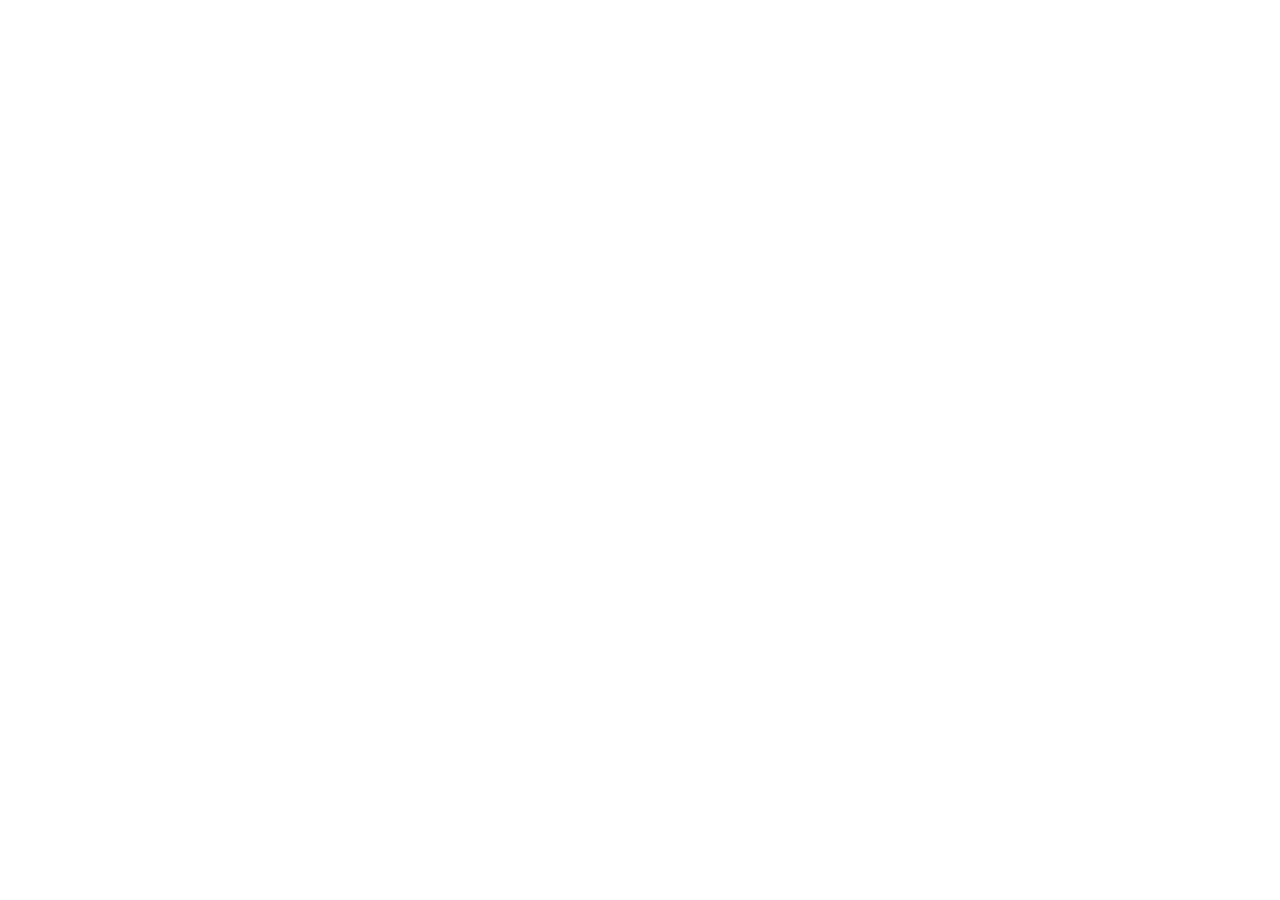
==== pages/page 1.html @ e5890d77 "Add files via upload" ====
<!DOCTYPE html>
<html lang="en">
<head>
    <meta charset="UTF-8">
    <meta name="viewport" content="width=device-width, initial-scale=1.0">
    <title>Page 1 about the Great Brittains</title>
</head>
<body>
    
</body>
</html>
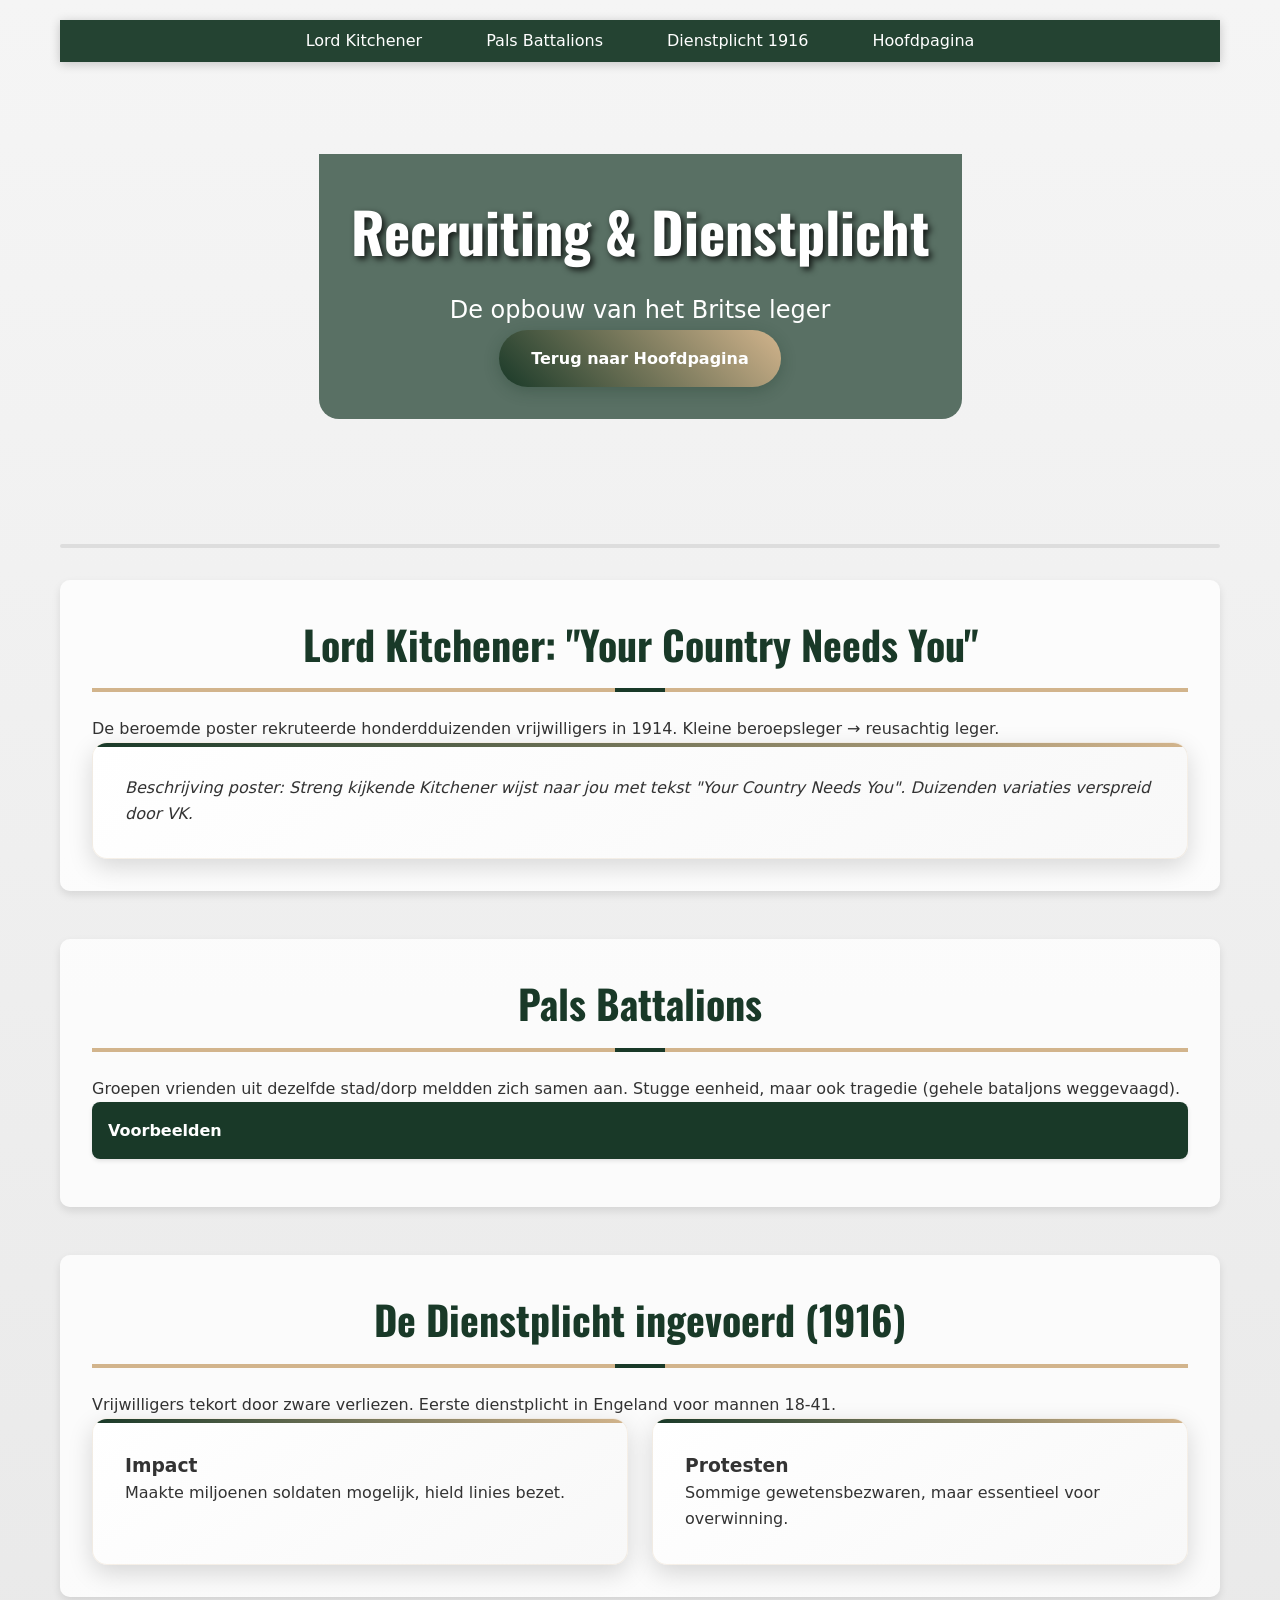
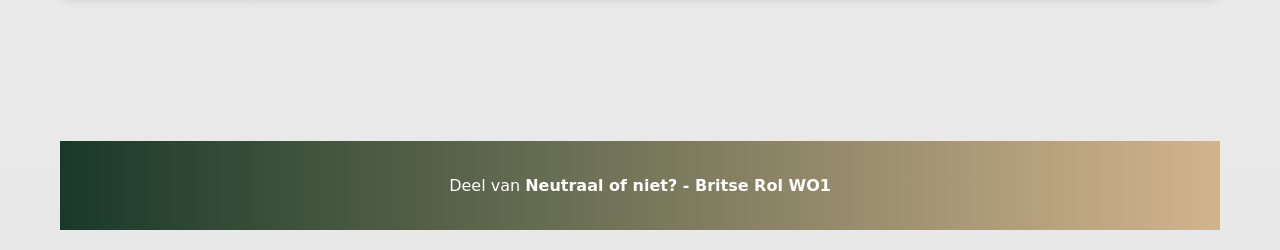
==== commit 84d837d2: "Add files via upload" ====
--- a/pages/page 1.html
+++ b/pages/page 1.html
@@ -1,11 +1,78 @@
 <!DOCTYPE html>
-<html lang="en">
+<html lang="nl">
 <head>
     <meta charset="UTF-8">
     <meta name="viewport" content="width=device-width, initial-scale=1.0">
-    <title>Page 1 about the Great Brittains</title>
+    <title>Recruiting & Dienstplicht - Groot-Brittannië WO1</title>
+    <link rel="stylesheet" href="../css/index.css">
+    <script src="../js/index.js" defer></script>
 </head>
 <body>
-    
+    <div class="container">
+        <nav class="sticky-nav">
+            <button class="mobile-toggle">☰ Menu</button>
+            <ul class="nav-list">
+                <li><a href="#kitchener">Lord Kitchener</a></li>
+                <li><a href="#pals">Pals Battalions</a></li>
+                <li><a href="#dienstplicht">Dienstplicht 1916</a></li>
+                <li><a href="../index.html">Hoofdpagina</a></li>
+            </ul>
+        </nav>
+
+        <div class="hero" style="background-image: url('https://upload.wikimedia.org/wikipedia/commons/thumb/2/2d/Your_Country_Needs_You.jpg/800px-Your_Country_Needs_You.jpg'); background-size: cover;">
+            <div class="hero-overlay">
+                <h1>Recruiting & Dienstplicht</h1>
+                <p>De opbouw van het Britse leger</p>
+                <a href="../index.html" class="btn">Terug naar Hoofdpagina</a>
+            </div>
+        </div>
+
+        <main>
+            <div class="progress-bar">
+                <div class="progress"></div>
+            </div>
+
+            <section id="kitchener" class="fade-in">
+                <h2>Lord Kitchener: "Your Country Needs You"</h2>
+                <p>De beroemde poster rekruteerde honderdduizenden vrijwilligers in 1914. Kleine beroepsleger → reusachtig leger.</p>
+                <div class="card">
+                    <p><em>Beschrijving poster: Streng kijkende Kitchener wijst naar jou met tekst "Your Country Needs You". Duizenden variaties verspreid door VK.</em></p>
+                </div>
+            </section>
+
+            <section id="pals" class="fade-in">
+                <h2>Pals Battalions</h2>
+                <p>Groepen vrienden uit dezelfde stad/dorp meldden zich samen aan. Stugge eenheid, maar ook tragedie (gehele bataljons weggevaagd).</p>
+                <div class="accordion">
+                    <div class="accordion-header">Voorbeelden</div>
+                    <div class="accordion-content">
+                        <div class="timeline-item">
+                            <span class="timeline-date">1914</span>
+                            <div>Sheffield Pals, Accrington Pals, Leeds Pals gevormd.</div>
+                        </div>
+                    </div>
+                </div>
+            </section>
+
+            <section id="dienstplicht" class="fade-in">
+                <h2>De Dienstplicht ingevoerd (1916)</h2>
+                <p>Vrijwilligers tekort door zware verliezen. Eerste dienstplicht in Engeland voor mannen 18-41.</p>
+                <div class="grid">
+                    <div class="card">
+                        <h3>Impact</h3>
+                        <p>Maakte miljoenen soldaten mogelijk, hield linies bezet.</p>
+                    </div>
+                    <div class="card">
+                        <h3>Protesten</h3>
+                        <p>Sommige gewetensbezwaren, maar essentieel voor overwinning.</p>
+                    </div>
+                </div>
+            </section>
+        </main>
+
+        <footer>
+            <p>Deel van <a href="../index.html">Neutraal of niet? - Britse Rol WO1</a></p>
+        </footer>
+    </div>
 </body>
-</html>+</html>
--- a/css/index.css
+++ b/css/index.css
@@ -0,0 +1,332 @@
+/* Reset and base styles - Enhanced for prettier WWI theme */
+@import url('https://fonts.googleapis.com/css2?family=Oswald:wght@200..700&family=Roboto+Condensed:ital,wght@0,100..900;1,100..900&display=swap');
+
+* {
+  margin: 0;
+  padding: 0;
+  box-sizing: border-box;
+}
+
+body {
+  font-family: 'Roboto Condensed', sans-serif;
+  line-height: 1.6;
+  color: #333;
+  background: linear-gradient(to bottom, #f5f5f5, #e8e8e8);
+}
+
+body {
+  @import url('https://fonts.googleapis.com/css2?family=Oswald:wght@200..700&family=Roboto+Condensed:ital,wght@0,100..900;1,100..900&display=swap');
+  min-height: 100vh;
+  font-family: system-ui, -apple-system, BlinkMacSystemFont, 'Segoe UI', Roboto, Oxygen, Ubuntu, Cantarell, 'Open Sans', 'Helvetica Neue', sans-serif;
+}
+
+.container {
+  max-width: 1200px;
+  margin: 0 auto;
+  padding: 20px;
+}
+
+.hero {
+  height: 50vh;
+  position: relative;
+  display: flex;
+  align-items: center;
+  justify-content: center;
+  text-align: center;
+  color: white;
+}
+
+.hero-overlay {
+  background: rgba(25, 57, 40, 0.7);
+  padding: 2rem;
+  border-radius: 0 0 20px 20px;
+}
+
+.hero h1 {
+  font-family: 'Oswald', sans-serif;
+  font-size: 3.5rem;
+  margin-bottom: 1rem;
+  text-shadow: 3px 3px 6px rgba(0,0,0,0.8);
+}
+
+.hero p {
+  font-size: 1.5rem;
+}
+
+/* Header */
+.sticky-nav {
+  position: sticky;
+  top: 0;
+  background: rgba(25, 57, 40, 0.95);
+  backdrop-filter: blur(10px);
+  z-index: 100;
+  box-shadow: 0 2px 10px rgba(0,0,0,0.2);
+}
+
+.mobile-toggle {
+  display: none;
+  background: none;
+  border: none;
+  color: white;
+  font-size: 1.5rem;
+  padding: 1rem;
+  cursor: pointer;
+}
+
+.nav-list {
+  list-style: none;
+  display: flex;
+  justify-content: center;
+  gap: 1rem;
+  flex-wrap: wrap;
+  padding: 0.5rem 1rem;
+  margin: 0;
+}
+
+.nav-list li a {
+  color: white;
+  text-decoration: none;
+  padding: 0.8rem 1.5rem;
+  border-radius: 25px;
+  transition: all 0.3s ease;
+  font-weight: 500;
+}
+
+.nav-list li a:hover {
+  background: rgba(210, 180, 140, 0.3);
+  transform: scale(1.05);
+}
+
+header h1 {
+  font-size: 2.5rem;
+  margin-bottom: 0.5rem;
+  text-shadow: 2px 2px 4px rgba(0,0,0,0.5);
+}
+
+/* Progress bar */
+.progress-bar {
+  width: 100%;
+  height: 4px;
+  background: #ddd;
+  margin-bottom: 2rem;
+  border-radius: 2px;
+  overflow: hidden;
+}
+
+.progress {
+  height: 100%;
+  background: linear-gradient(to right, #193928, #D2B48C);
+  width: 0%;
+  transition: width 0.3s ease;
+}
+
+/* Main content */
+main {
+  padding: 2rem 0;
+}
+
+section {
+  margin-bottom: 3rem;
+  background: rgba(255,255,255,0.8);
+  padding: 2rem;
+  border-radius: 10px;
+  box-shadow: 0 4px 8px rgba(0,0,0,0.1);
+}
+
+h2 {
+  font-family: 'Oswald', sans-serif;
+  color: #193928;
+  font-size: 2.5rem;
+  margin-bottom: 1.5rem;
+  border-bottom: 4px solid #D2B48C;
+  padding-bottom: 0.8rem;
+  text-align: center;
+  position: relative;
+}
+
+h2::after {
+  content: '';
+  position: absolute;
+  bottom: -4px;
+  left: 50%;
+  transform: translateX(-50%);
+  width: 50px;
+  height: 4px;
+  background: #193928;
+}
+
+/* Accordion/Timeline */
+.accordion {
+  background: white;
+  border-radius: 8px;
+  margin-bottom: 1rem;
+  overflow: hidden;
+  box-shadow: 0 2px 4px rgba(0,0,0,0.1);
+}
+
+.accordion-header {
+  background: #193928;
+  color: white;
+  padding: 1rem;
+  cursor: pointer;
+  font-weight: bold;
+  transition: background 0.3s;
+}
+
+.accordion-header:hover {
+  background: #193928;
+}
+
+.accordion-content {
+  max-height: 0;
+  overflow: hidden;
+  transition: max-height 0.3s ease;
+}
+
+.accordion-content.open {
+  max-height: 500px; /* Adjust as needed */
+  padding: 1rem;
+  background: #f9f9f9;
+}
+
+.timeline-item {
+  display: flex;
+  margin-bottom: 1rem;
+  padding: 1rem;
+  background: white;
+  border-left: 4px solid #193928;
+}
+
+.timeline-date {
+  font-weight: bold;
+  color: #193928;
+  min-width: 100px;
+}
+
+/* Grid for cards */
+.grid {
+  display: grid;
+  grid-template-columns: repeat(auto-fit, minmax(300px, 1fr));
+  gap: 1.5rem;
+}
+
+.card {
+  background: linear-gradient(145deg, #ffffff, #f8f8f8);
+  padding: 2rem;
+  border-radius: 15px;
+  box-shadow: 0 8px 25px rgba(0,0,0,0.15);
+  border: 1px solid rgba(210, 180, 140, 0.2);
+  transition: all 0.4s ease;
+  position: relative;
+  overflow: hidden;
+}
+
+.card::before {
+  content: '';
+  position: absolute;
+  top: 0;
+  left: 0;
+  right: 0;
+  height: 4px;
+  background: linear-gradient(to right, #193928, #D2B48C);
+}
+
+.card:hover {
+  transform: translateY(-10px) scale(1.02);
+  box-shadow: 0 15px 40px rgba(0,0,0,0.2);
+}
+
+/* Footer */
+footer {
+  background: linear-gradient(to right, #193928, #D2B48C);
+  color: white;
+  text-align: center;
+  padding: 2rem;
+  margin-top: 4rem;
+}
+
+footer a {
+  color: white;
+  text-decoration: none;
+  font-weight: bold;
+}
+
+footer a:hover {
+  text-decoration: underline;
+}
+
+/* Responsive */
+/* Fade-in animation */
+.fade-in {
+  opacity: 0;
+  transform: translateY(30px);
+  transition: all 0.6s ease;
+}
+
+.fade-in.visible {
+  opacity: 1;
+  transform: translateY(0);
+}
+
+.btn {
+  display: inline-block;
+  background: linear-gradient(45deg, #193928, #D2B48C);
+  color: white;
+  padding: 1rem 2rem;
+  border-radius: 30px;
+  text-decoration: none;
+  font-weight: bold;
+  transition: all 0.3s ease;
+  box-shadow: 0 4px 15px rgba(25, 57, 40, 0.3);
+}
+
+.btn:hover {
+  transform: translateY(-3px);
+  box-shadow: 0 8px 25px rgba(25, 57, 40, 0.4);
+}
+
+/* Responsive */
+@media (max-width: 768px) {
+  .hero h1 {
+    font-size: 2.5rem;
+  }
+  
+  .mobile-toggle {
+    display: block;
+  }
+  
+  .nav-list {
+    display: none;
+    flex-direction: column;
+    position: absolute;
+    top: 100%;
+    left: 0;
+    right: 0;
+    background: rgba(25, 57, 40, 0.98);
+    padding: 1rem;
+  }
+  
+  .nav-list.active {
+    display: flex;
+  }
+  
+  .container {
+    padding: 10px;
+  }
+  
+  section {
+    padding: 1.5rem;
+  }
+  
+  h2 {
+    font-size: 2rem;
+  }
+}
+
+/* Custom font demo - to change font: edit font-family */
+.font-demo {
+  font-family: 'Georgia', serif;
+  font-size: 1.2rem;
+  font-weight: 300;
+  font-style: italic;
+}
